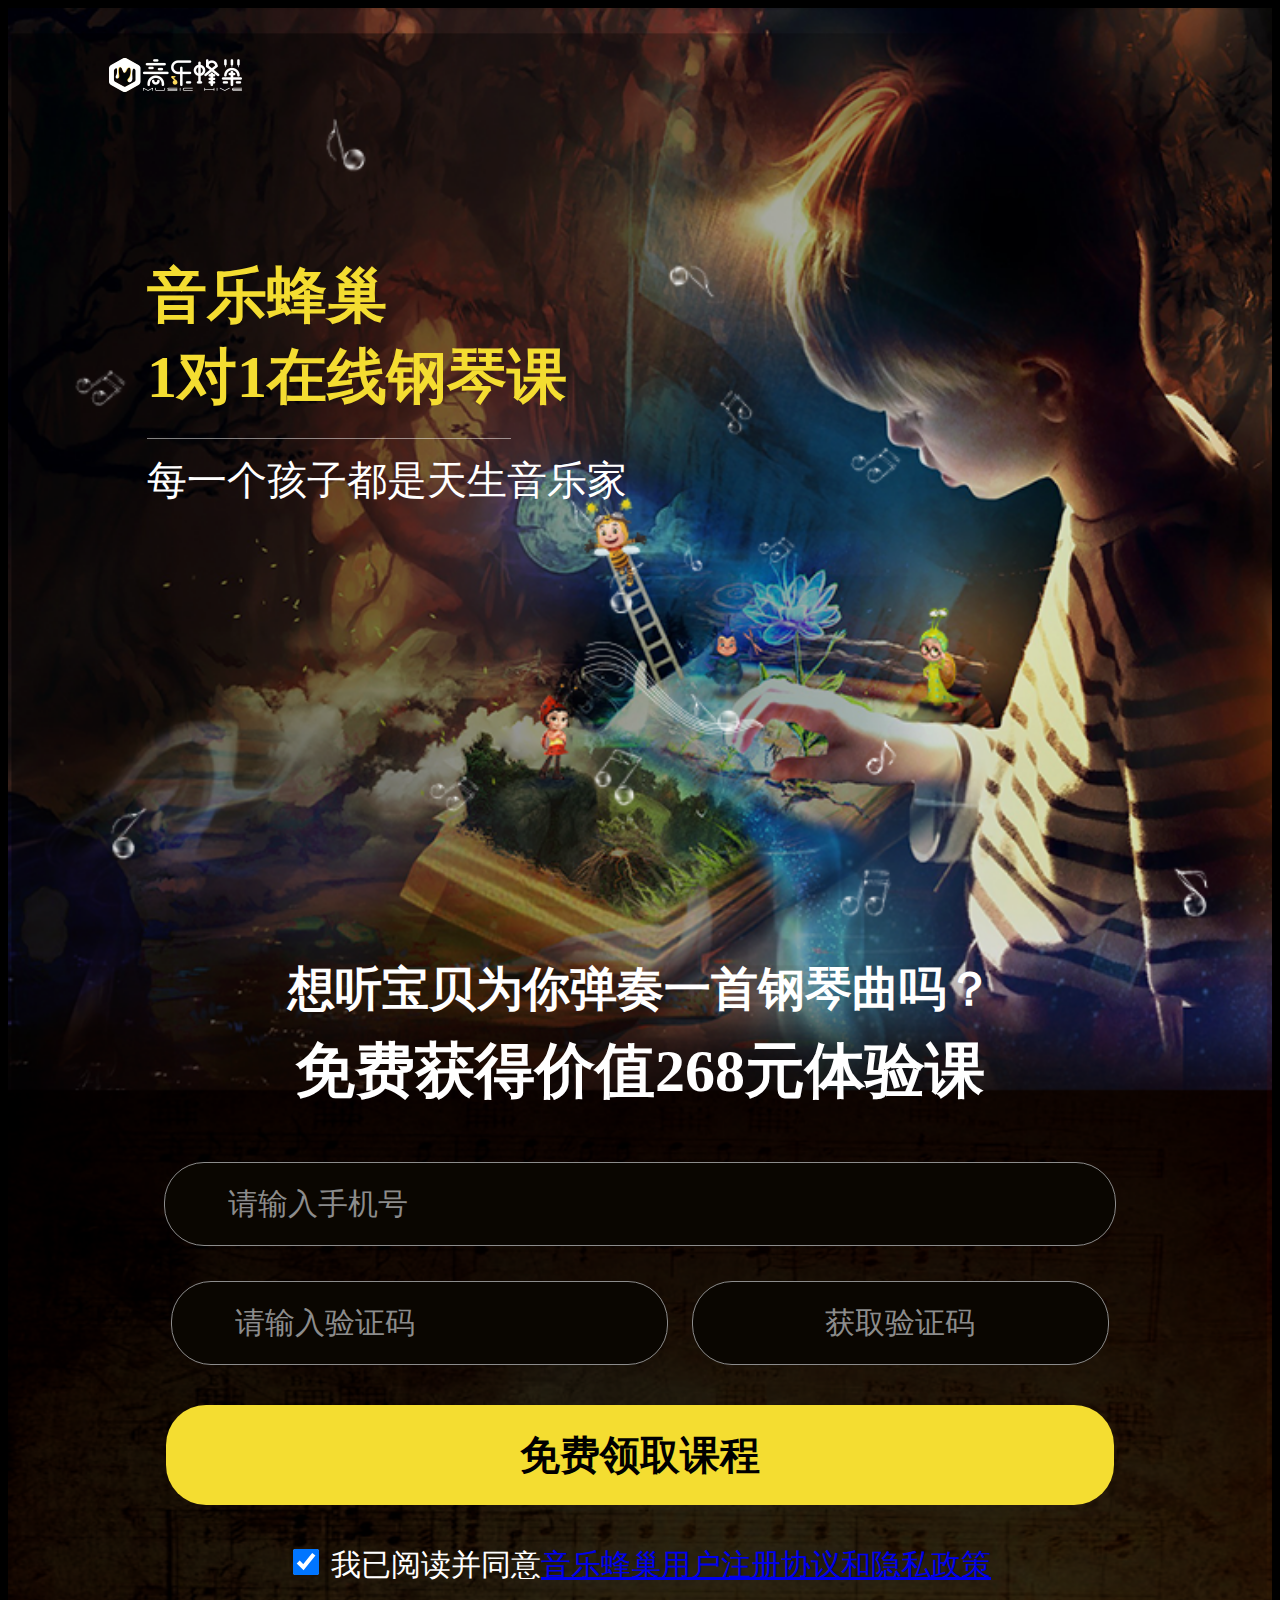
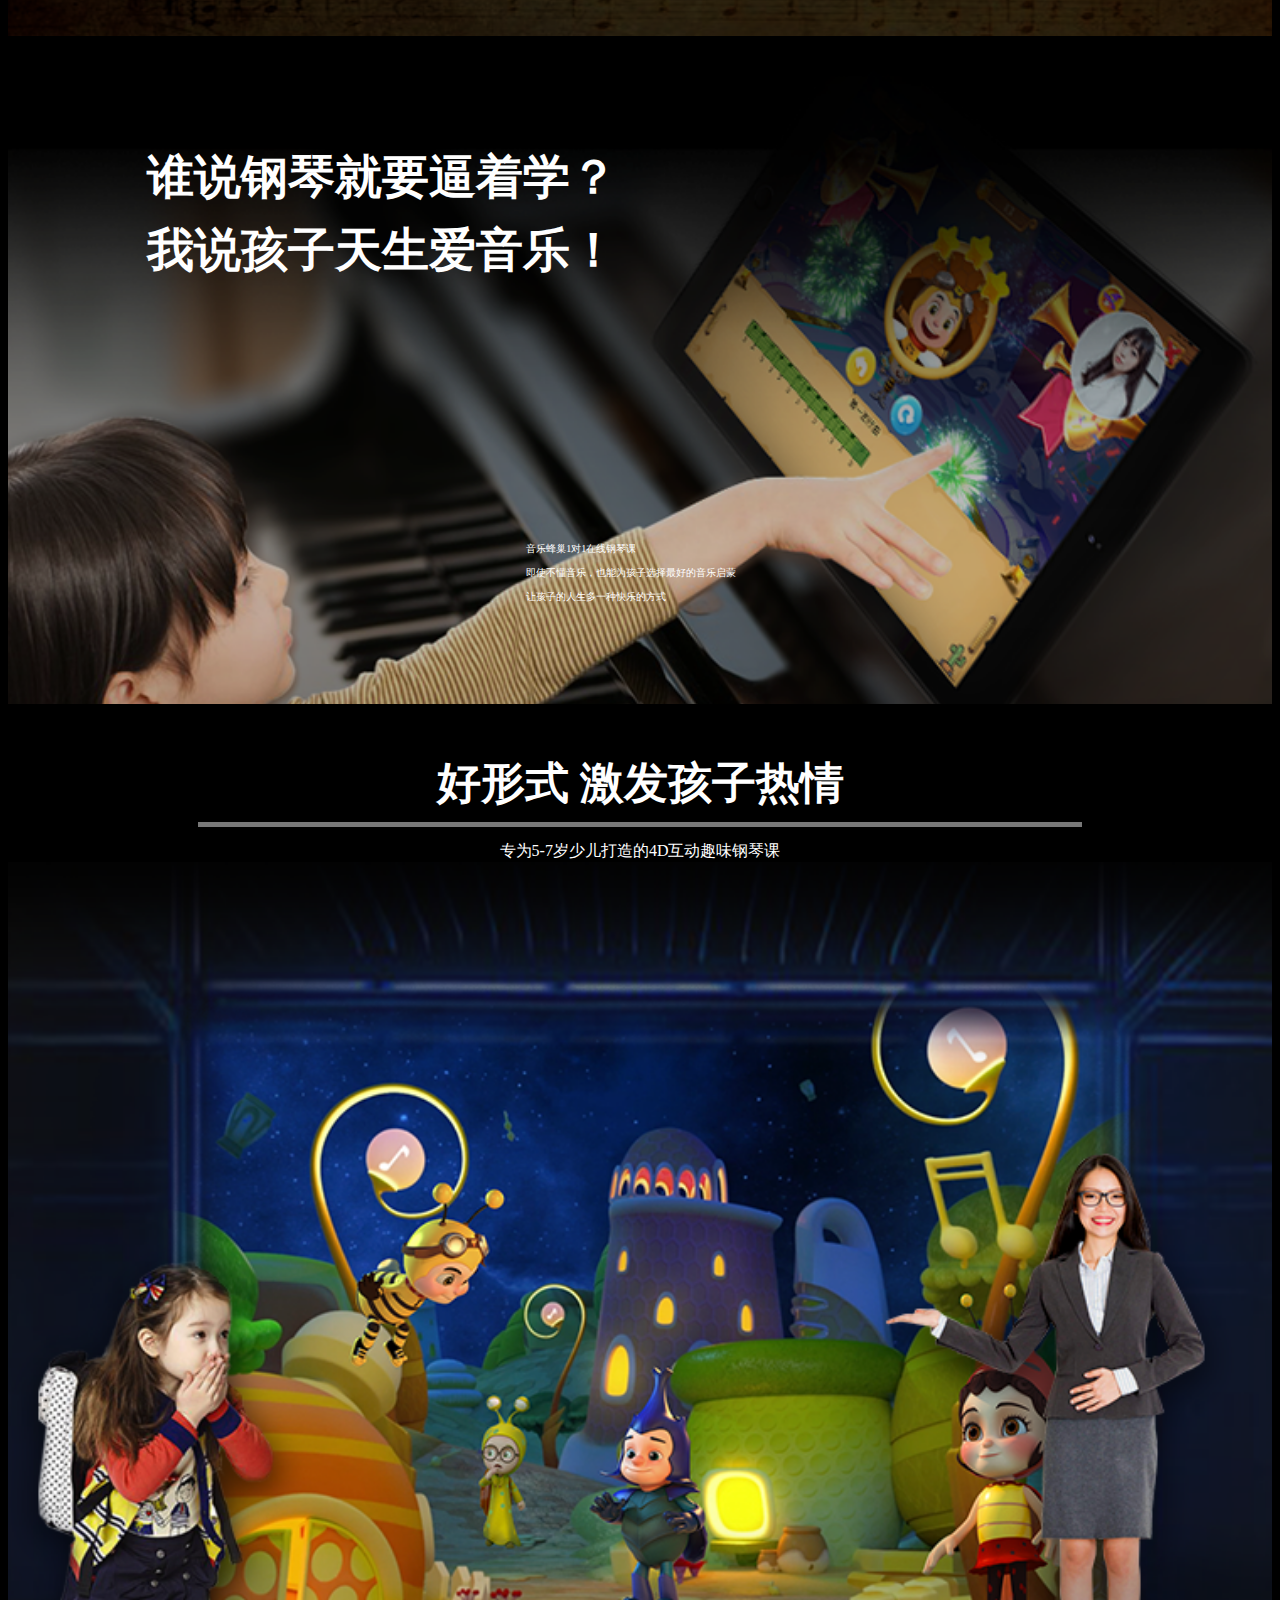
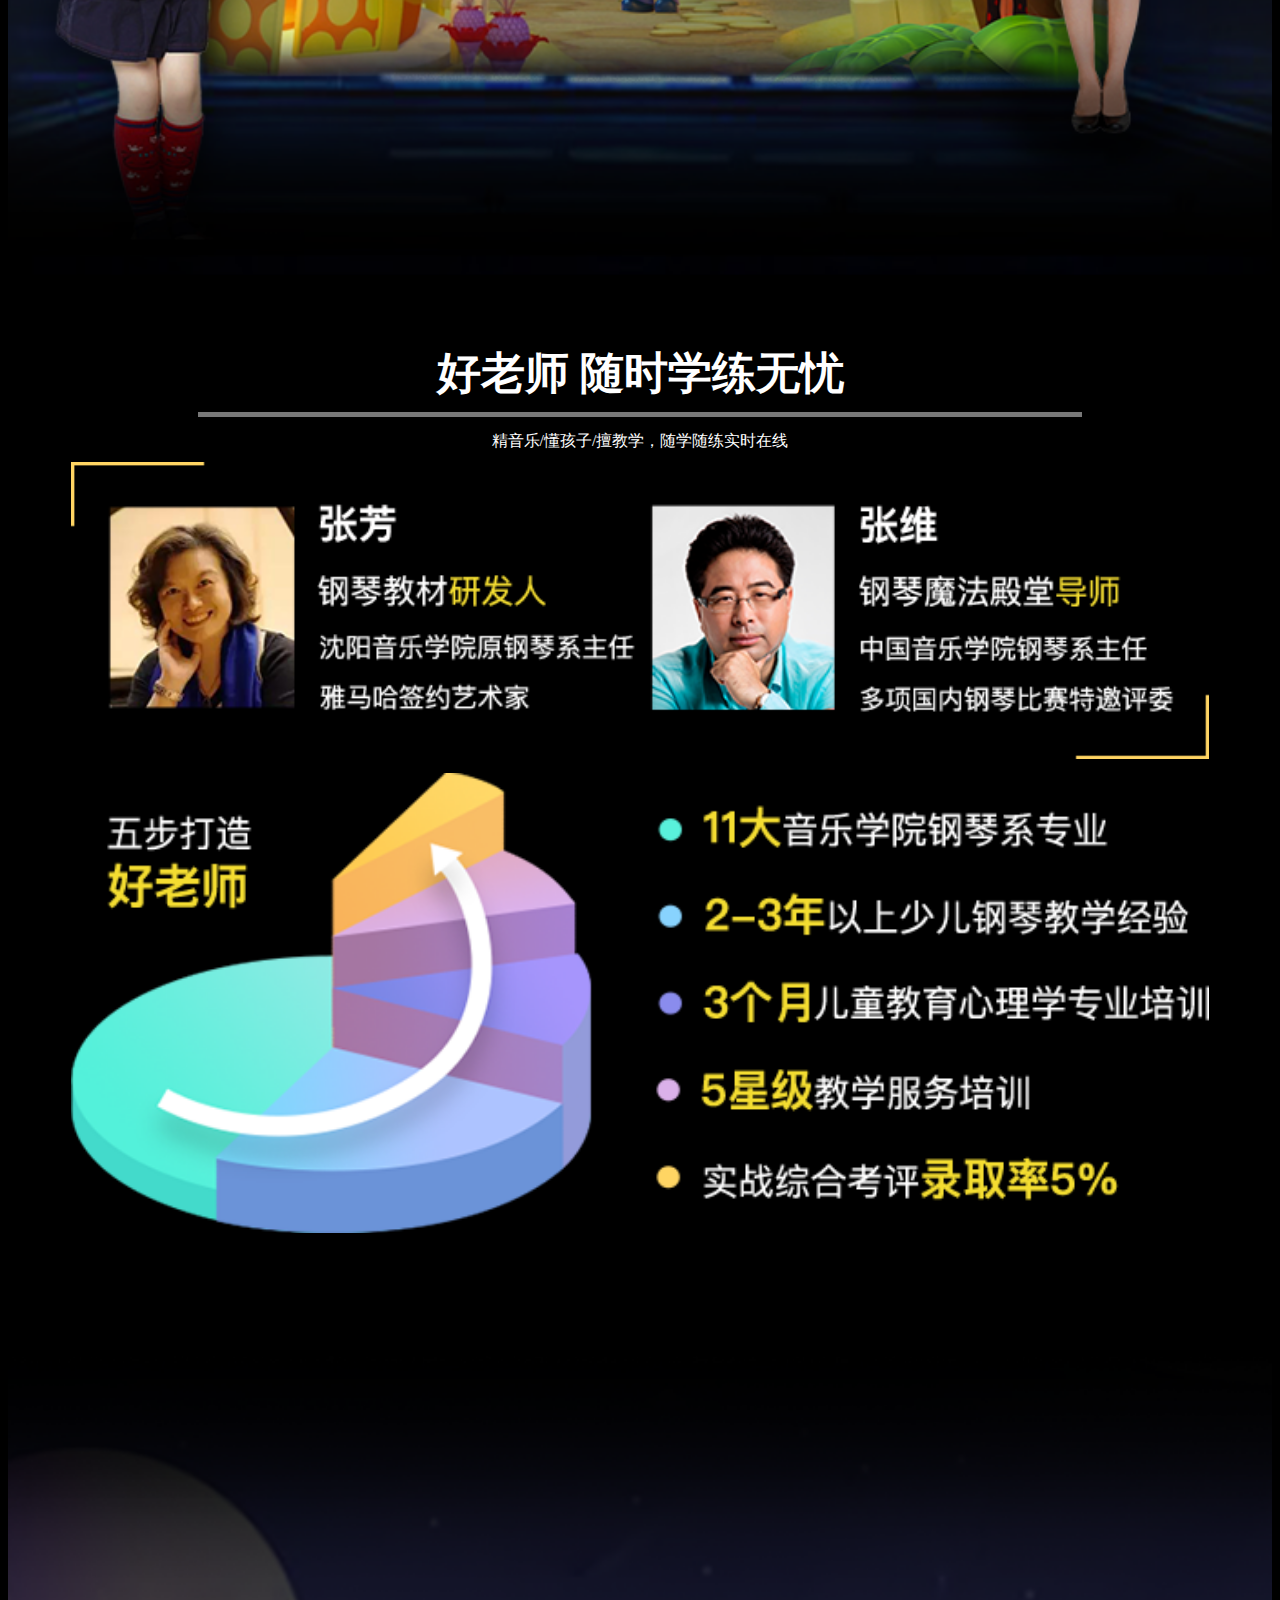
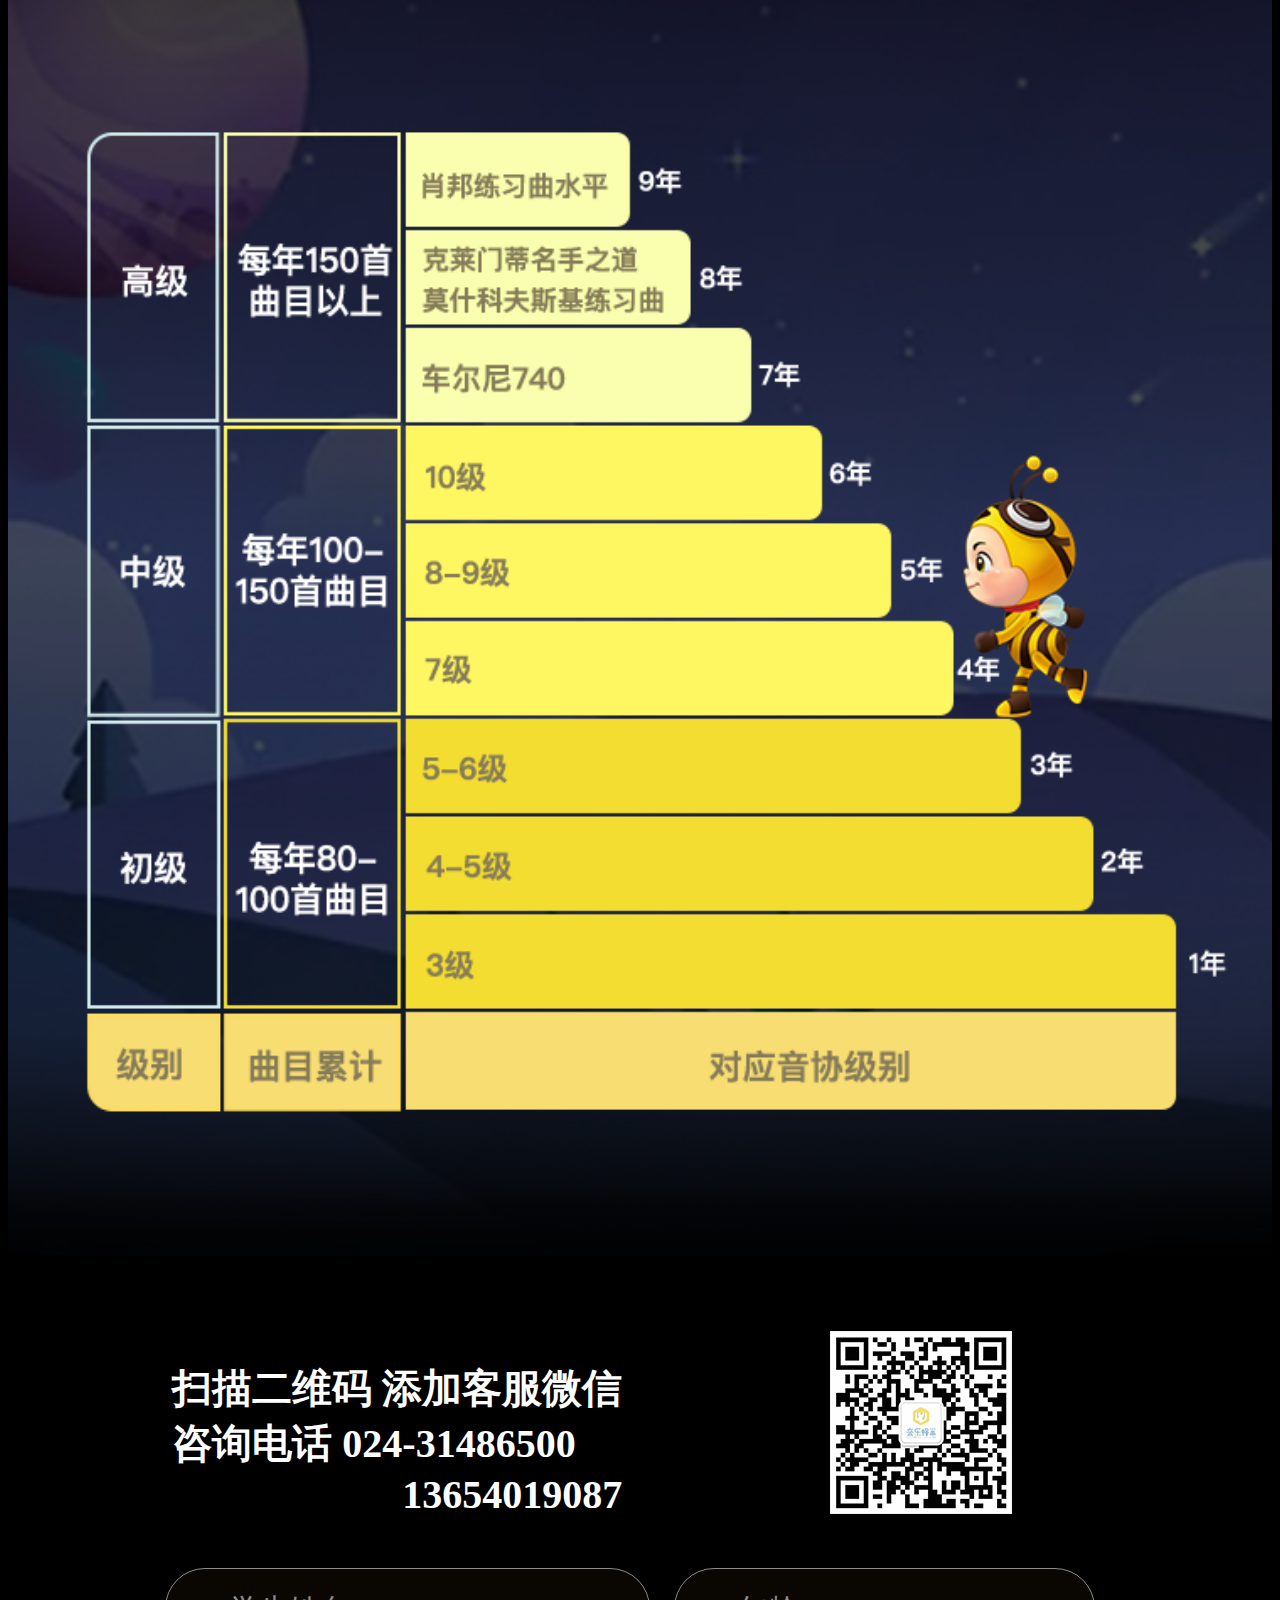
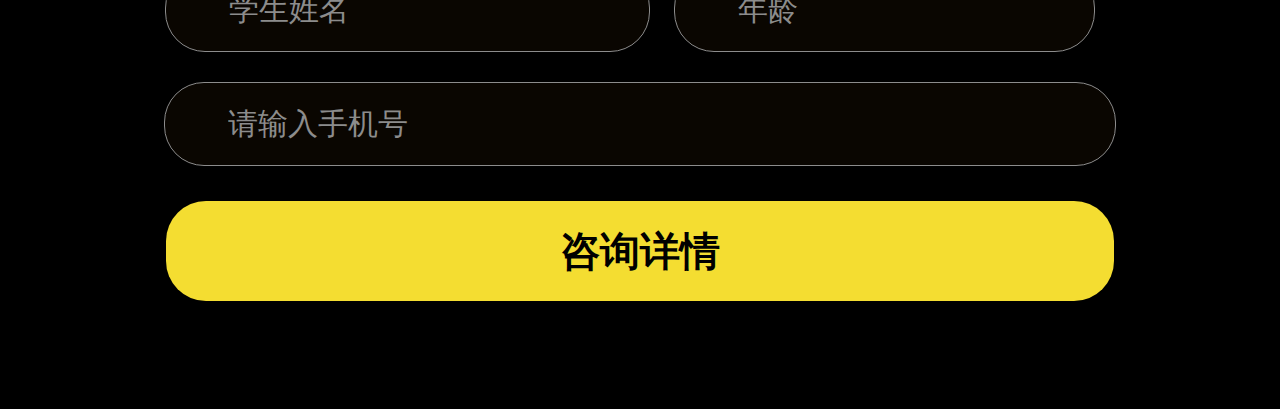
==== templates/index.html @ faf94c4c "init" ====
<!DOCTYPE html>
<html lang="en">
<head>
    <meta charset="UTF-8">
    <title>音乐蜂巢</title>
    <link rel="stylesheet" href="../static/css/music.css">
</head>
<script src="../static/js/jquery.min.js"></script>
<script src="../static/js/music.js"></script>
<script src="../static/js/jquery.jsonp.js"></script>
<body>
<div class="first">
    <div style="margin-left: 8%">
        <img src="../static/images/logo.png" class="logo">
    </div>
    <div class="first_block">
        <div style="font-weight:bolder;font-size: 60px; color: #f4dd31;">音乐蜂巢</div>
        <div style="font-weight:bolder;font-size: 60px; color: #f4dd31;">1对1在线钢琴课</div>
        <img src="../static/images/bar_1.png" style="margin-top: 20px;argin-bottom: 30px">
        <div style="font-size: 40px; color: #ffffff;margin-top: 10px;">每一个孩子都是天生音乐家</div>
    </div>
    <div style="width:100%;padding-top: 100px;">
         <div style="font-size: 47px; font-weight: bold; color: #ffffff;margin-top: 10px;text-align:center">想听宝贝为你弹奏一首钢琴曲吗？</div>
         <div style="font-size: 60px; font-weight:bolder; color: #ffffff;margin-top: 10px;text-align:center">免费获得价值268元体验课</div>
    </div>
    <form id="form_lession">
    <div style="text-align:center;padding-top: 50px;padding-bottom: 50px">
        <input class="txt_phone" name="baby_mobile" placeholder="请输入手机号" onfocus="javascript:if(this.value=='请输入手机号')this.value=' '" onblur="javascript:if(this.value==' ')this.value='请输入手机号' ">
        <input class="txt_code" name="baby_vcode" placeholder="请输入验证码" onfocus="javascript:if(this.value=='请输入验证码')this.value=' '" onblur="javascript:if(this.value==' ')this.value='请输入验证码' ">
        <button class="button1" id="btn_get_code">获取验证码</button>
        <div style="padding-top: 40px">
            <button class="button2" id="btn_submit_lession" id="btn_submit_lession">免费领取课程</button>
        </div>
        <div style="padding-top: 40px;">
        <input style="width: 26px; height: 26px;" type="checkbox"checked/>
            <span style="color: white; font-size: 30px; padding-left: 5px">我已阅读并同意<a href="info">音乐蜂巢用户注册协议和隐私政策</a></span>
        </div>
    </div>
    </form>
</div>
<div class="second">
    <div style="padding-left:11%; font-size: 47px; font-weight: bold; color: #ffffff;margin-top: 10px;">谁说钢琴就要逼着学？</div>
    <div style="padding-left:11%; font-size: 47px; font-weight: bold; color: #ffffff;margin-top: 10px;padding-bottom: 250px">我说孩子天生爱音乐！</div>
    <div style="padding-left:11%; font-size: 10px; color: #ffffff;margin-top: 10px;margin-left: 30%">音乐蜂巢1对1在线钢琴课</div>
    <div style="padding-left:11%; font-size: 10px; color: #ffffff;margin-top: 10px;margin-left: 30%">即使不懂音乐，也能为孩子选择最好的音乐启蒙</div>
    <div style="padding-left:11%; font-size: 10px; color: #ffffff;margin-top: 10px;margin-left: 30%">让孩子的人生多一种快乐的方式</div>
</div>
<div style="width:100%;padding-top: 50px;text-align:center">
    <div style="font-size: 44px; font-weight: bold; color: #ffffff;">好形式 激发孩子热情</div>
    <img src="../static/images/bar_2.png" style="width: 70%">
    <div style="font-size: 16px; color: #ffffff;margin-top: 10px;">专为5-7岁少儿打造的4D互动趣味钢琴课</div>
    <img src="../static/images/third.png" style="width: 100%">
</div>
<div style="width:100%;padding-top: 50px;text-align:center">
    <div style="font-size: 44px; font-weight: bold; color: #ffffff;">好老师 随时学练无忧</div>
    <img src="../static/images/bar_2.png" style="width: 70%">
    <div style="font-size: 16px; color: #ffffff;margin-top: 10px;">精音乐/懂孩子/擅教学，随学随练实时在线</div>
    <img src="../static/images/teacher.png" style="width: 90%;margin-top: 10px">
    <img src="../static/images/teacher2.png" style="width: 90%;margin-top: 10px;">
    <img src="../static/images/grade.png" style="width: 100%;">
</div>
<div style="width:65%;color: #ffffff;float:left;margin-bottom: 50px">
    <div style="font-weight: bolder;padding-left: 20%;padding-right: 4%;padding-top: 30px; font-size: 40px">扫描二维码 添加客服微信</div>
    <div style="font-weight: bold;padding-left: 20%;padding-right: 4%; font-size: 40px">咨询电话 024-31486500</div>
    <div style="font-weight: bold;padding-left: 48%;padding-right: 4%; font-size: 40px">13654019087</div>
</div>
<div style="width: 30%; float:left;margin-bottom: 50px">
    <img src="../static/images/wechat.png">
</div>
<div style="clear: both"></div>
<form id="form_baoming">
<div style="text-align: center;padding-bottom: 30px">
    <input class="txt_name" name="stu_name" placeholder="学生姓名" onfocus="javascript:if(this.value=='学生姓名')this.value=' '" onblur="javascript:if(this.value==' ')this.value='学生姓名' ">
    <input class="txt_age" name="stu_age" placeholder="年龄" onfocus="javascript:if(this.value=='年龄')this.value=' '" onblur="javascript:if(this.value==' ')this.value='年龄' ">

</div>
<div style="text-align: center">
    <input class="txt_phone" name="stu_mobile" placeholder="请输入手机号" onfocus="javascript:if(this.value=='请输入手机号')this.value=' '" onblur="javascript:if(this.value==' ')this.value='请输入手机号' ">
</div>
<div style="text-align: center;">
    <button class="button2" style="margin-bottom: 100px" id="btn_submit_bao_ming">咨询详情</button>
</div>
</form>
</body>
</html>
---- static/css/music.css ----
/* CSS Document */
    body {
        background: #000000;
    }
    .first{
        background-size: cover;
        background-image: url("../images/first.png");
    }
    .logo{
        margin-top: 50px;
        margin-bottom: 160px;
    }

    .first_block{
        margin-left: 11%;
        margin-bottom: 340px;
    }

    .txt_phone{
        padding-left: 5%;
        color: #ffffff;
        font-size:30px;
        background:#0a0601;
        border:1px solid #8c8c8c;
        border-radius:40px;
        line-height: 80px;
        width:70%;
        margin-bottom: 35px;
    }

    .txt_name{
        padding-left: 5%;
        color: #ffffff;
        font-size:30px;
        background:#0a0601;
        border:1px solid #8c8c8c;
        border-radius:40px;
        line-height: 80px;
        width:33%;
        margin-right: 20px;
    }

    .txt_age{
        padding-left: 5%;
        color: #ffffff;
        font-size:30px;
        background:#0a0601;
        border:1px solid #8c8c8c;
        border-radius:40px;
        line-height: 80px;
        width:28%;
        margin-right: 20px;
    }

    .txt_code{
        padding-left: 5%;
        color: #ffffff;
        font-size:30px;
        background:#0a0601;
        border:1px solid #8c8c8c;
        border-radius:40px;
        line-height: 80px;
        width:34%;
        margin-right: 20px;
    }
    input::-webkit-input-placeholder{ /*WebKit browsers*/

        color: #8c8c8c;
        /*padding-left: 5%;*/

    }
    .button1 {
        color: #8c8c8c;
        font-size:30px;
        background:#0a0601;
        border:1px solid #8c8c8c;
        border-radius:40px;
        line-height: 80px;
        width:33%;
    }

    .button2{
        color: #000000;
        font-weight: bolder;
        font-size:40px;
        background:#f4dd31;
        border-radius:40px;
        height: 100px;
        width:75%;
        border:0px;
    }

    .second{
        background-size: cover;
        background-image: url("../images/second.png");
        padding-top: 100px;
        padding-bottom: 100px;
    }

    .third{
        background-size: cover;
        background-image: url("../images/third.png");
        #padding-top: 40px;
        padding-bottom: 100px;
    }
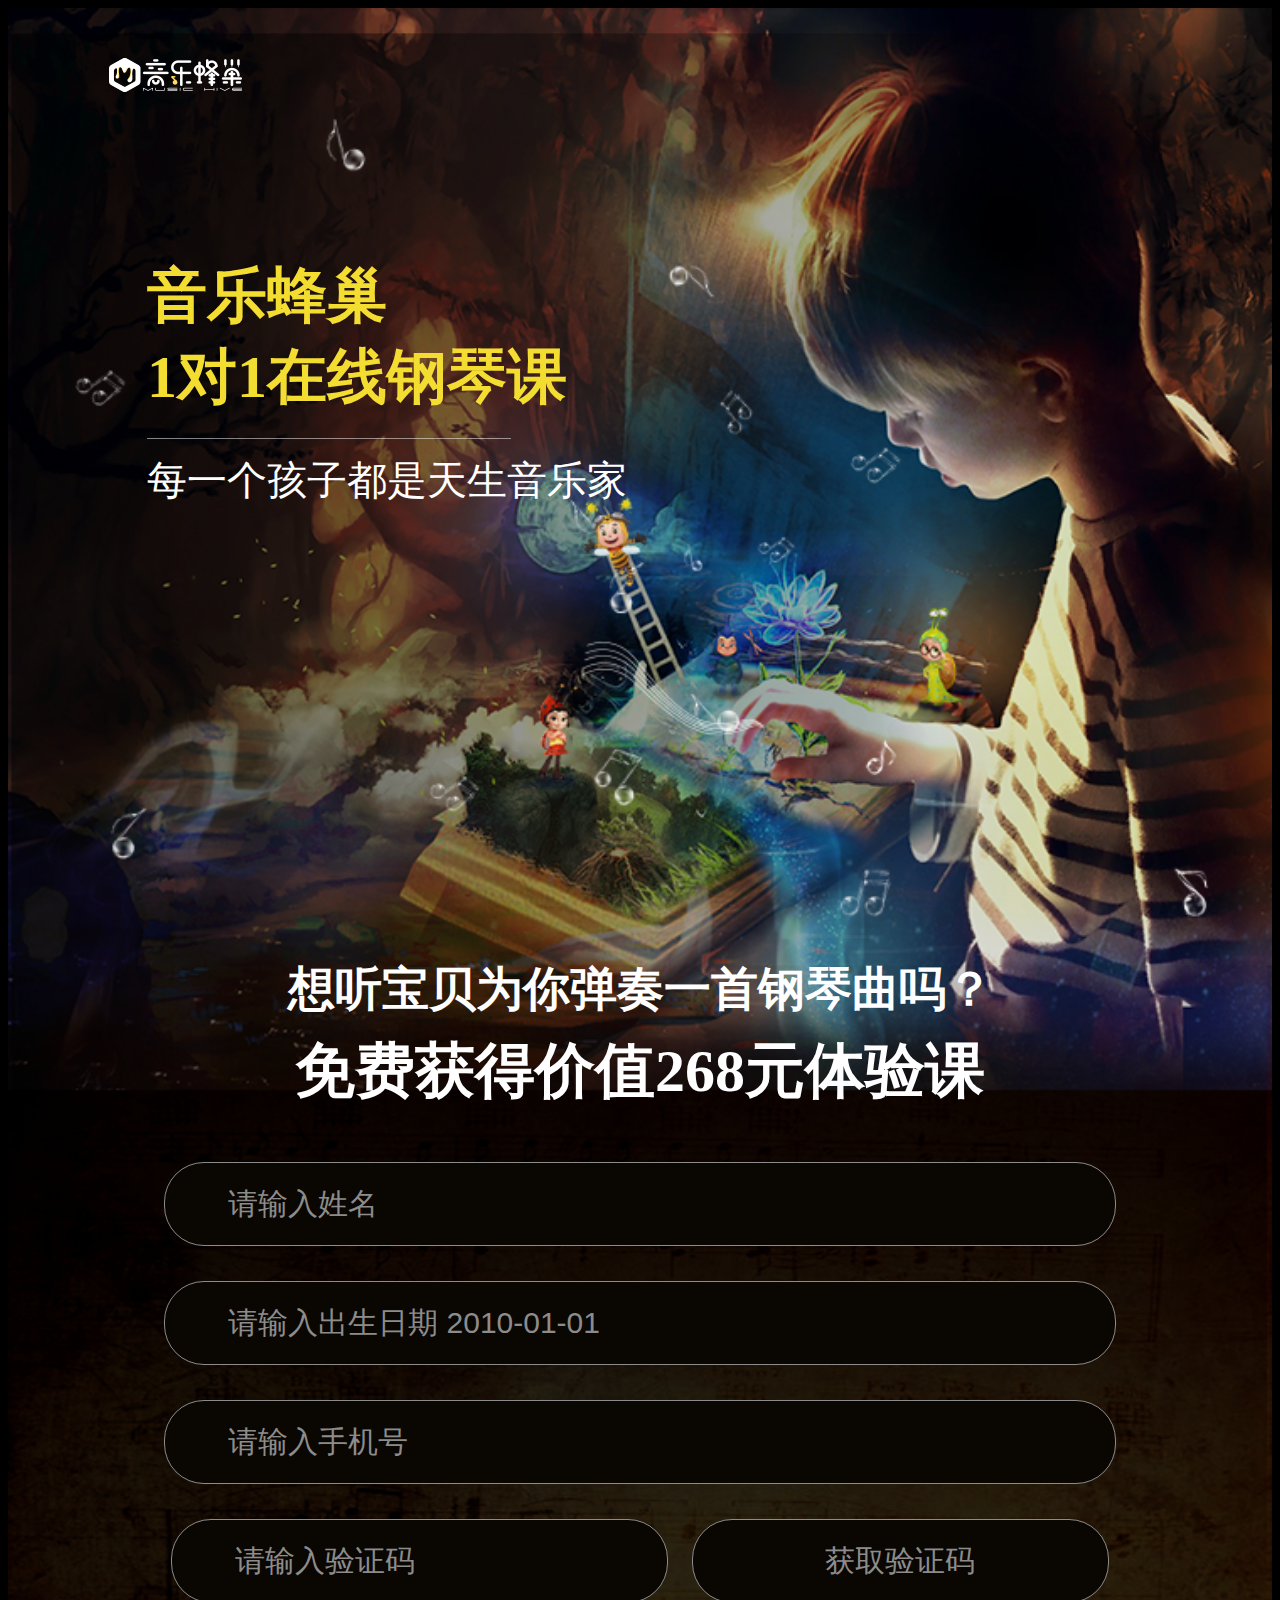
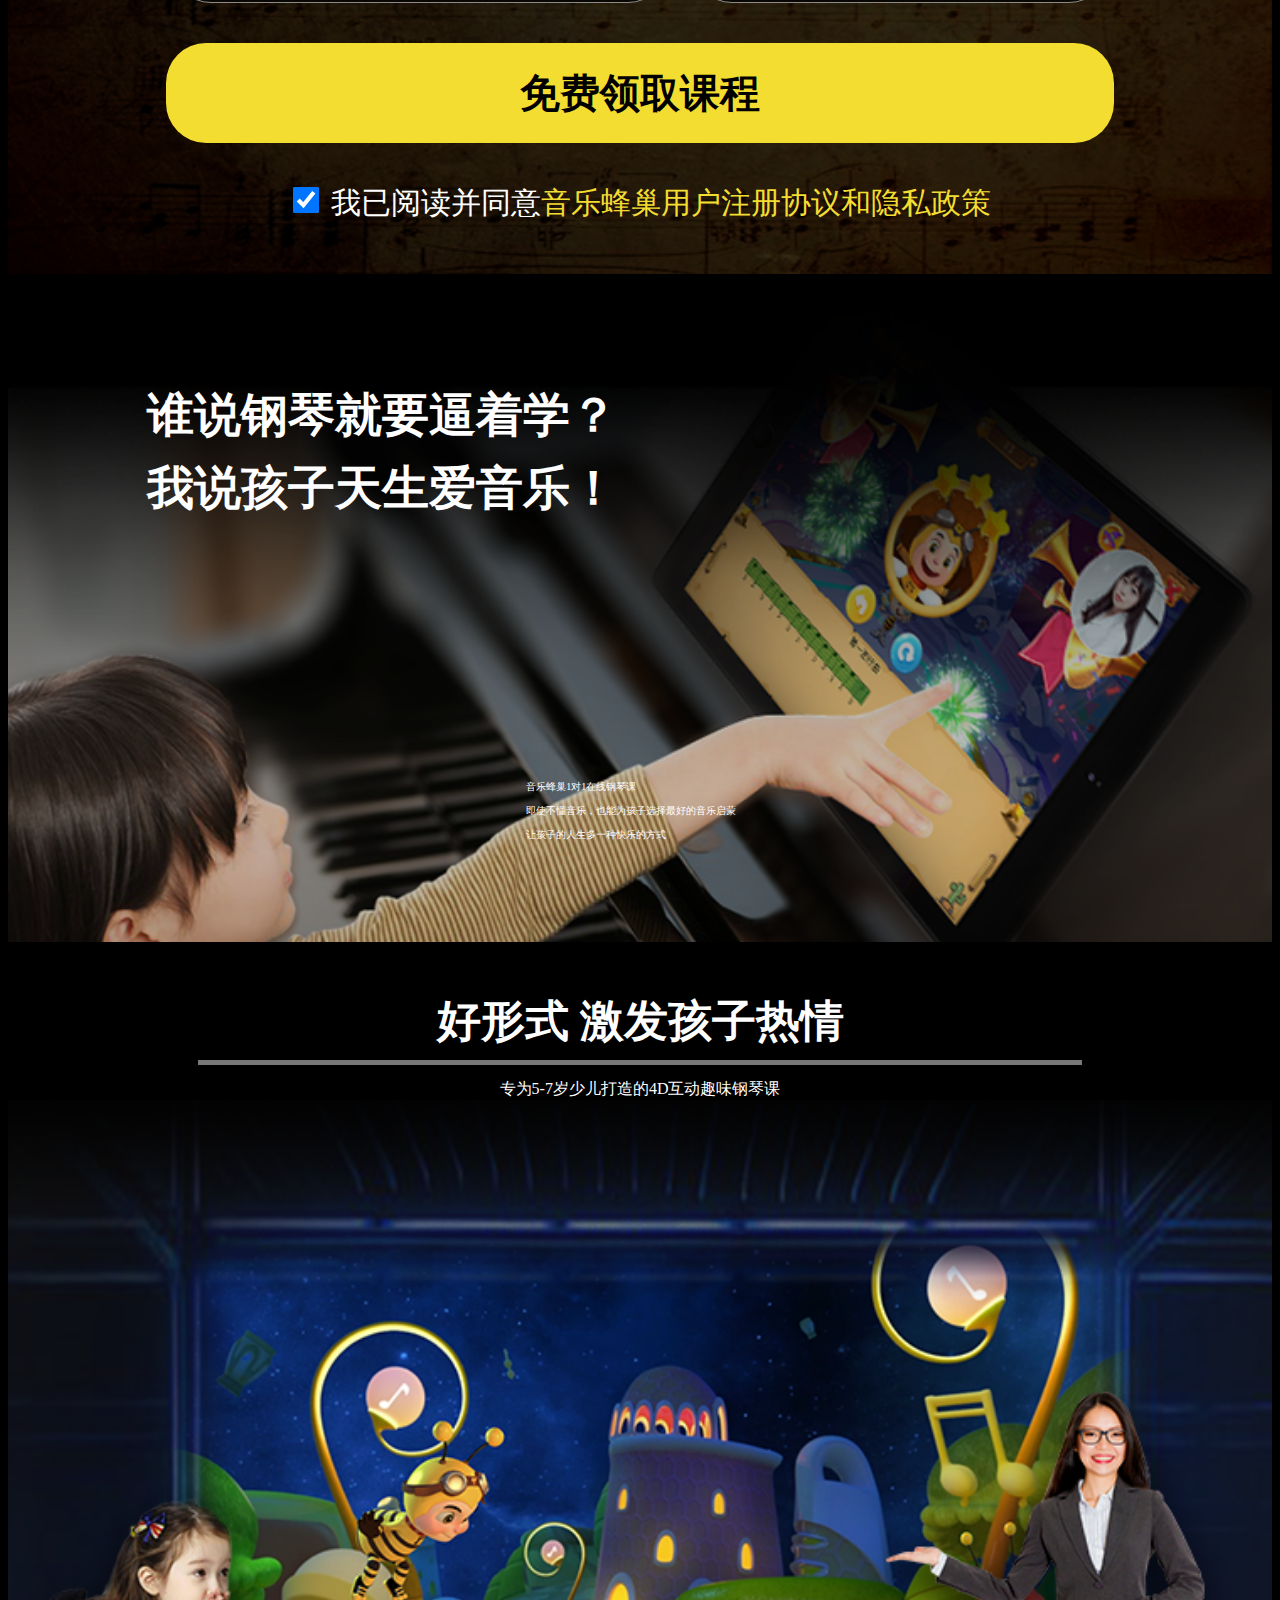
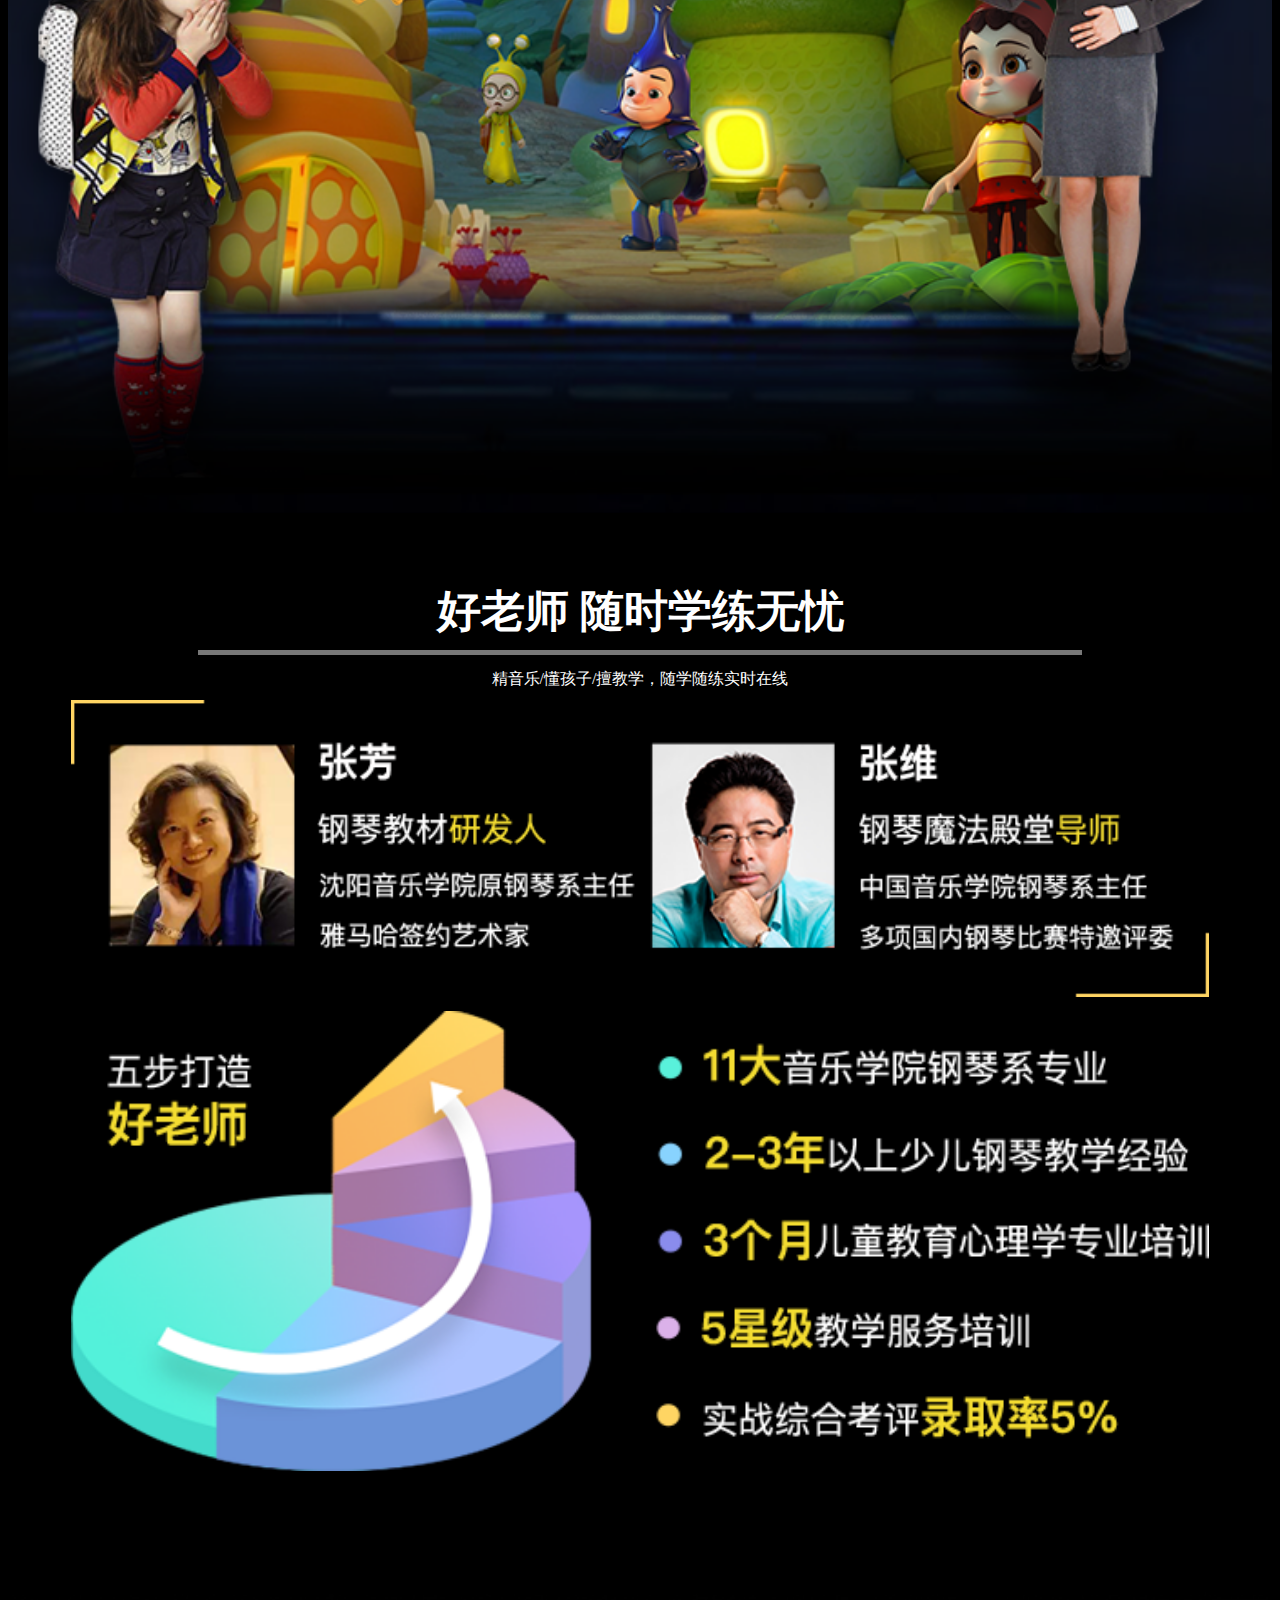
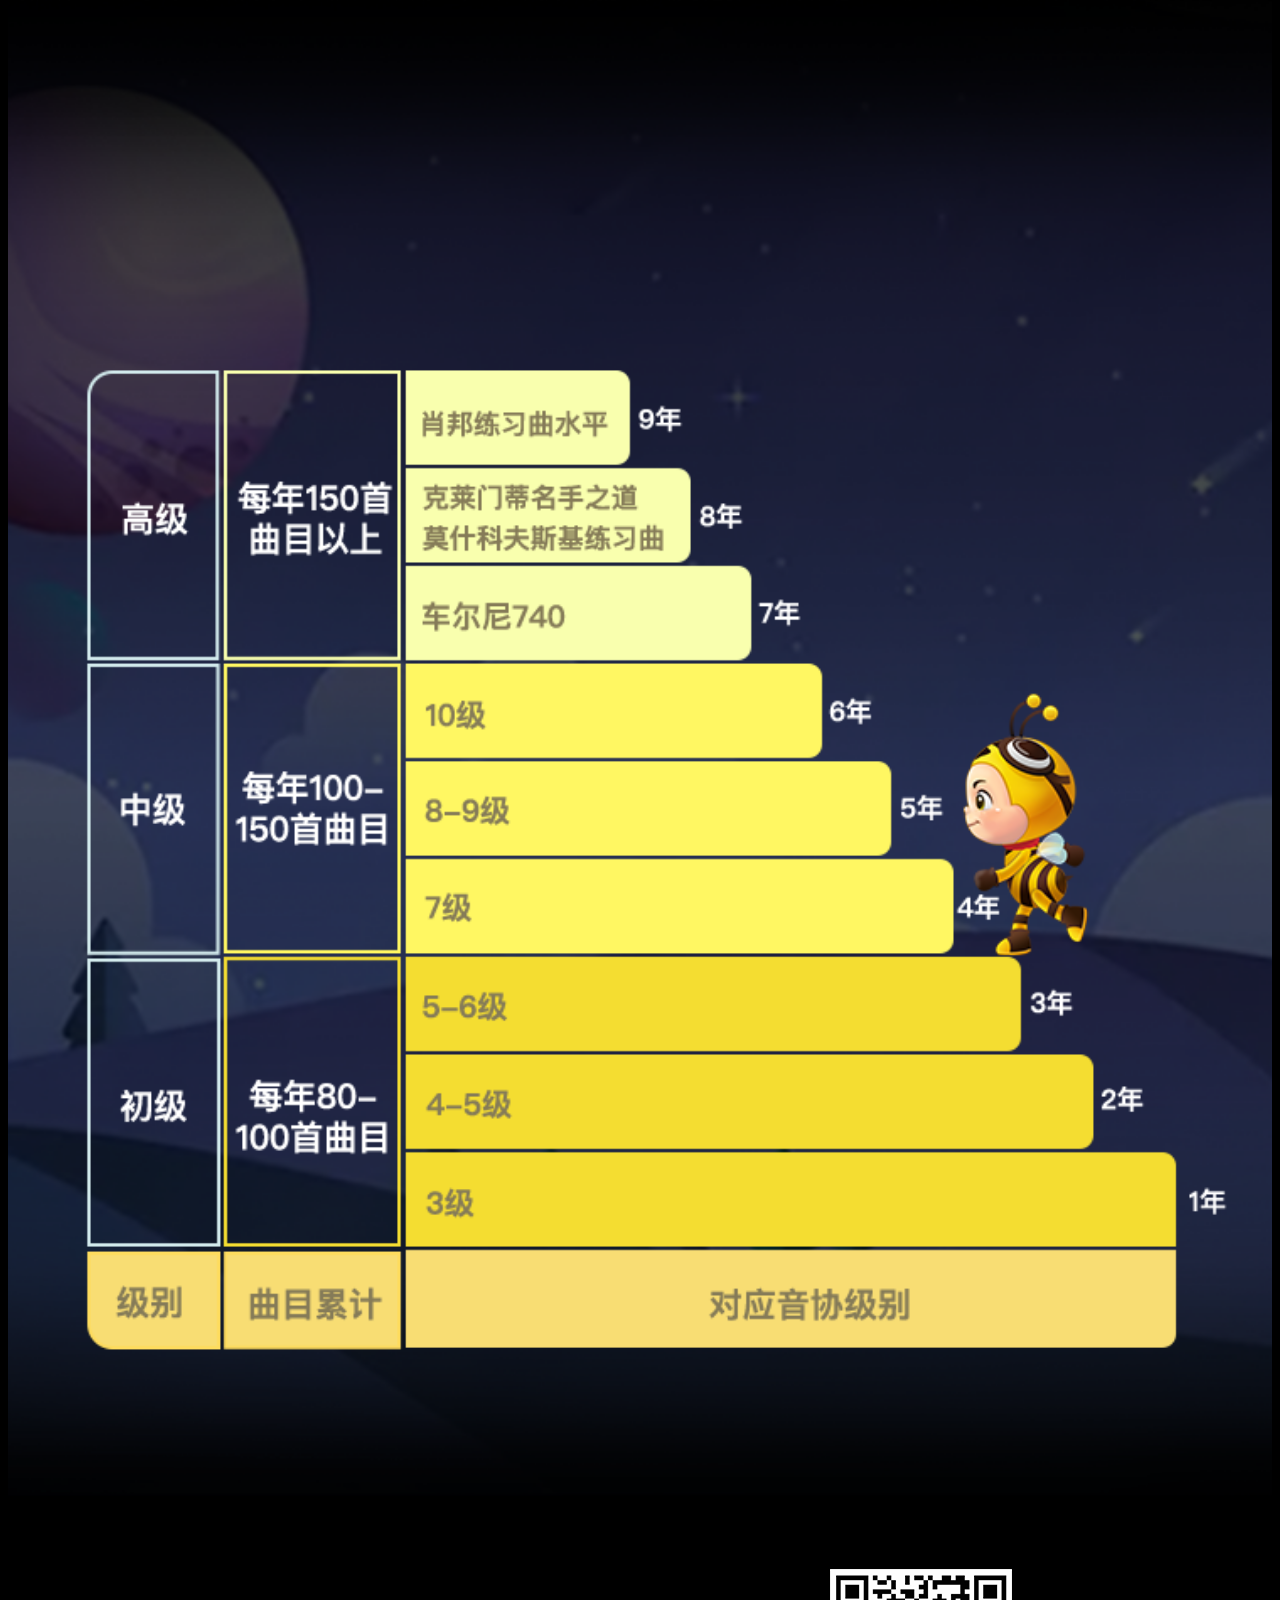
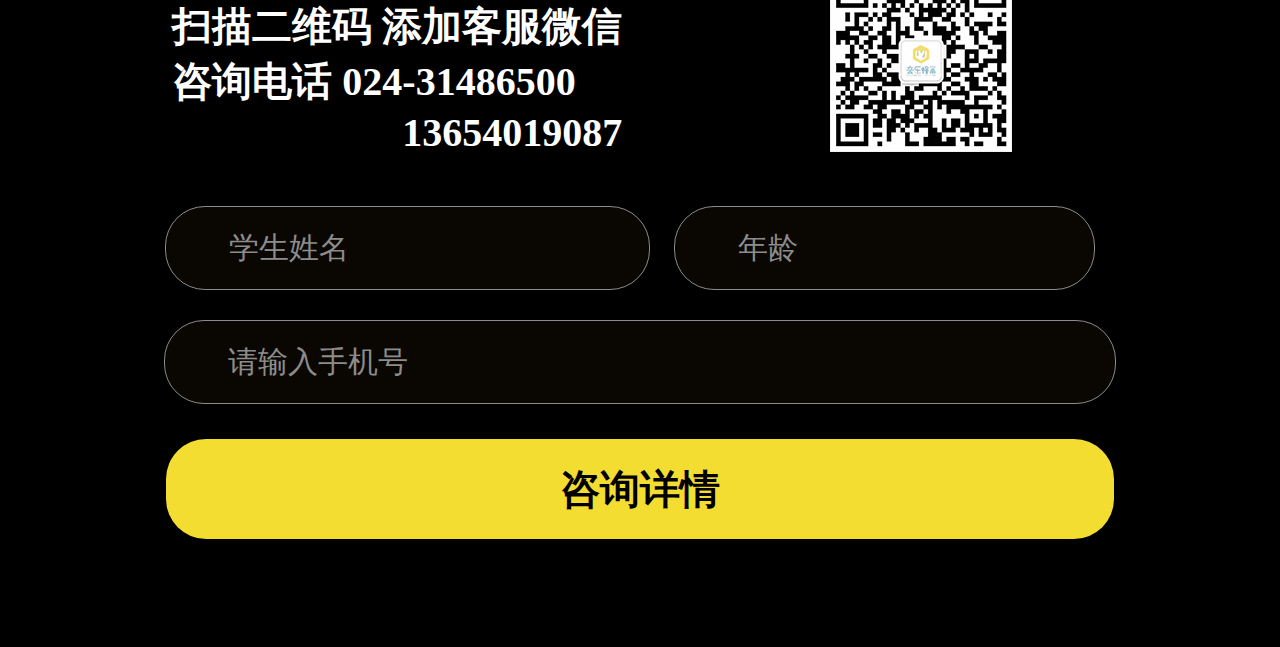
==== commit fd0c93c3: "change form add birthday and age" ====
--- a/templates/index.html
+++ b/templates/index.html
@@ -25,6 +25,8 @@
     </div>
     <form id="form_lession">
     <div style="text-align:center;padding-top: 50px;padding-bottom: 50px">
+        <input class="txt_phone" name="baby_name" placeholder="请输入姓名" onfocus="javascript:if(this.value=='请输入姓名')this.value=' '" onblur="javascript:if(this.value==' ')this.value='请输入姓名' ">
+        <input class="txt_phone" name="baby_birthday" placeholder="请输入出生日期 2010-01-01" onfocus="javascript:if(this.value=='请输入出生日期 2010-01-01')this.value=' '" onblur="javascript:if(this.value==' ')this.value='请输入出生日期 2010-01-01' ">
         <input class="txt_phone" name="baby_mobile" placeholder="请输入手机号" onfocus="javascript:if(this.value=='请输入手机号')this.value=' '" onblur="javascript:if(this.value==' ')this.value='请输入手机号' ">
         <input class="txt_code" name="baby_vcode" placeholder="请输入验证码" onfocus="javascript:if(this.value=='请输入验证码')this.value=' '" onblur="javascript:if(this.value==' ')this.value='请输入验证码' ">
         <button class="button1" id="btn_get_code">获取验证码</button>
@@ -33,7 +35,7 @@
         </div>
         <div style="padding-top: 40px;">
         <input style="width: 26px; height: 26px;" type="checkbox"checked/>
-            <span style="color: white; font-size: 30px; padding-left: 5px">我已阅读并同意<a href="info">音乐蜂巢用户注册协议和隐私政策</a></span>
+            <span style="color: white; font-size: 30px; padding-left: 5px">我已阅读并同意<a href="info" style="color:#f4dd31;text-decoration:none;">音乐蜂巢用户注册协议和隐私政策</a></span>
         </div>
     </div>
     </form>
